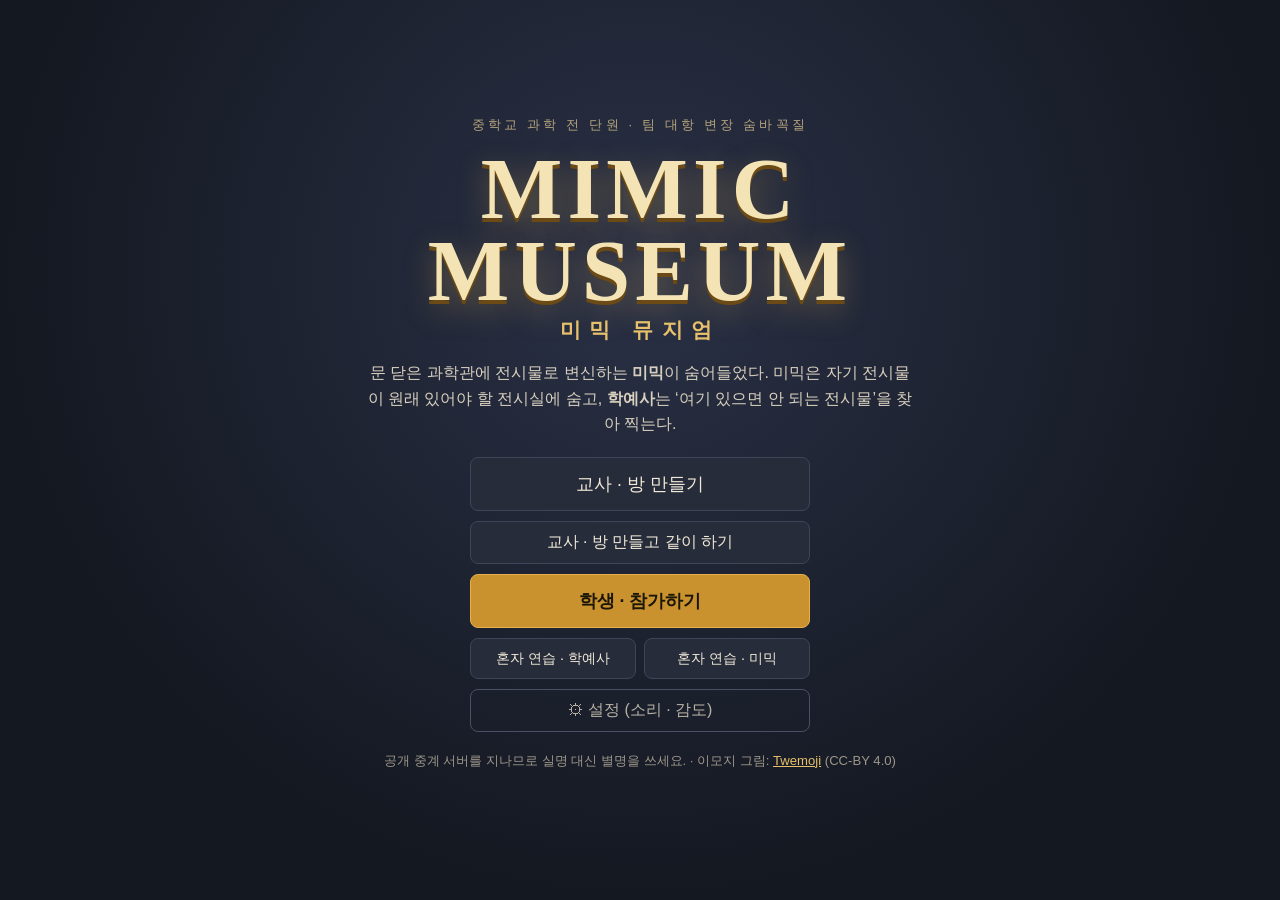
==== index.html @ bf6ed4a6 "미믹 뮤지엄: 과학관 변장 숨바꼭질 팀 대항 게임 첫 버전 - 1인칭 레이캐스팅 과학관, 라운드마다 새로 짓는 전시관(전시동·전시실·받침대) - 중1~3 과학 23개 단원 · 전시" ====
<!DOCTYPE html>
<html lang="ko">
<head>
<meta charset="utf-8">
<meta name="viewport" content="width=device-width, initial-scale=1, minimum-scale=1, maximum-scale=1, user-scalable=no, viewport-fit=cover">
<meta name="apple-mobile-web-app-capable" content="yes">
<meta name="format-detection" content="telephone=no">
<title>미믹 뮤지엄 — MIMIC MUSEUM</title>
<link rel="stylesheet" href="css/style.css?v=20261125">
</head>
<body>

<!-- 타이틀 -->
<section id="s-title" class="screen center">
  <div class="title-box">
    <div class="sub">중학교 과학 전 단원 · 팀 대항 변장 숨바꼭질</div>
    <h1 id="title-h1"><span>MIMIC</span><span>MUSEUM</span></h1>
    <div class="kor">미믹 뮤지엄</div>
    <p class="story">문 닫은 과학관에 전시물로 변신하는 <b>미믹</b>이 숨어들었다. 미믹은 자기 전시물이 원래 있어야 할 전시실에 숨고, <b>학예사</b>는 ‘여기 있으면 안 되는 전시물’을 찾아 찍는다.</p>
    <div class="btns">
      <button id="btn-resume" class="big primary" style="display:none">이전 게임 이어하기</button>
      <button id="btn-teacher" class="big">교사 · 방 만들기</button>
      <button id="btn-teacher-play">교사 · 방 만들고 같이 하기</button>
      <button id="btn-student" class="big primary">학생 · 참가하기</button>
      <div class="row2"><button id="btn-practice-seek">혼자 연습 · 학예사</button><button id="btn-practice-hide">혼자 연습 · 미믹</button></div>
      <button id="btn-options-title" class="ghost">⚙ 설정 (소리 · 감도)</button>
    </div>
    <p class="muted small">공개 중계 서버를 지나므로 실명 대신 별명을 쓰세요. · 이모지 그림: <a href="https://github.com/jdecked/twemoji" target="_blank" rel="noopener">Twemoji</a> (CC-BY 4.0)</p>
  </div>
</section>

<!-- 교사 대기실 -->
<section id="s-host-lobby" class="screen" style="display:none">
  <div class="panel wide">
    <div class="row between">
      <div><div class="label">방 코드</div><div id="lobby-code" class="code">----</div><div class="muted small" id="lobby-url"></div></div>
      <div class="right"><div class="label">접속 (최대 16명)</div><div id="lobby-count" class="code small-code">0명</div><div id="net-status" class="muted small"></div></div>
    </div>
    <div id="lobby-teams" class="teams"></div>
    <div class="row"><button id="btn-shuffle">팀 섞기</button><span class="muted small">학생 이름 옆에서 팀을 옮길 수 있습니다.</span></div>
    <h3>게임 설정</h3>
    <div class="settings">
      <label>팀 수 <select id="set-teams"><option value="2">2팀</option><option value="3">3팀</option><option value="4">4팀</option></select></label>
      <label>라운드 <select id="set-rounds"></select></label>
      <label>숨는 시간 <input id="set-hide" type="range" min="20" max="90" step="5"> <span id="set-hide-v"></span></label>
      <label>찾는 시간 <input id="set-seek" type="range" min="1.5" max="5" step="0.5"> <span id="set-seek-v"></span></label>
      <label>미믹 기척 소리 <select id="set-beep"><option value="20">20초마다</option><option value="30">30초마다</option><option value="45">45초마다</option><option value="0">끄기</option></select></label>
      <label>학예사 하트 <input id="set-hearts" type="range" min="2" max="8" step="1"> <span id="set-hearts-v"></span></label>
      <label>전시관 크기 <select id="set-size"><option value="auto">인원에 맞게</option><option value="small">작게</option><option value="medium">보통</option><option value="large">크게</option></select></label>
    </div>
    <h3>단원 <button id="units-all" class="mini">전체</button> <button id="units-none" class="mini ghost">모두 빼기</button></h3>
    <div id="units"></div>
    <p id="lobby-hint" class="muted small"></p>
    <div class="row"><button id="btn-start" class="primary big">시작</button></div>
  </div>
</section>

<!-- 학생 참가 -->
<section id="s-client-lobby" class="screen center" style="display:none">
  <div class="panel">
    <h2>참가</h2>
    <input id="inp-name" maxlength="8" placeholder="별명 (실명 말고)">
    <input id="inp-code" maxlength="4" inputmode="numeric" placeholder="방 코드 4자리">
    <button id="btn-join" class="primary big">입장</button>
    <button id="btn-join-cancel" class="ghost" style="display:none">취소 · 다시 입력</button>
    <p id="join-msg" class="muted"></p>
    <button id="btn-lobby-audio">🔊 소리 켜기 · 시험</button>
    <p id="lobby-audio-status" class="muted small" role="status">입장 전에 소리가 들리는지 확인해 주세요.</p>
  </div>
</section>

<!-- 게임 -->
<section id="s-game" class="screen" style="display:none">
  <canvas id="game-canvas"></canvas>
  <div id="touch-zone"></div>
  <div id="stick"><div id="stick-knob"></div></div>
  <div id="hud">
    <div id="hud-top"><span id="hud-role"></span><span id="hud-round"></span></div>
    <div id="hud-scores"></div>
    <div id="hud-room"></div>
  </div>
  <div id="hud-btns"><button id="btn-to-console" style="display:none">관제</button><button id="btn-map">🗺 지도</button><button id="btn-mute">🔊</button><button id="btn-options">⚙</button></div>
  <div id="hud-me"></div>
  <div id="aim-label" style="display:none"></div>
  <div id="toast"></div>
  <div id="feed"></div>
  <div id="lock-hint">화면을 클릭하면 마우스로 둘러봅니다 · WASD 이동 · 클릭/E 행동 · 우클릭/Q 보조 · M 지도 · Esc 해제</div>
  <button id="btn-sub" style="display:none"></button>
  <button id="btn-main" style="display:none"></button>
  <div id="offers" style="display:none">
    <div class="offer-box">
      <div class="label">변신할 전시물</div>
      <p id="offer-hint"></p>
      <div class="offer-row">
        <button id="offer-0" class="offer"><canvas width="96" height="96"></canvas><span class="nm"></span><span class="key">1</span></button>
        <button id="offer-1" class="offer"><canvas width="96" height="96"></canvas><span class="nm"></span><span class="key">2</span></button>
        <button id="offer-2" class="offer"><canvas width="96" height="96"></canvas><span class="nm"></span><span class="key">3</span></button>
      </div>
      <button id="offer-close" class="ghost">닫기 (지금 모습 유지)</button>
    </div>
  </div>
  <div id="round-result" style="display:none"></div>
</section>

<!-- 재접속 -->
<div id="reconnect" role="dialog" aria-modal="true" aria-labelledby="reconnect-title" style="display:none">
  <div class="panel">
    <h2 id="reconnect-title">다시 연결하는 중…</h2>
    <p role="status">같은 팀, 같은 자리로 돌아갑니다. 인터넷 연결과 선생님 화면을 확인해 주세요.</p>
    <p class="muted small">연결이 끊긴 동안에도 게임은 계속됩니다.</p>
    <div class="row"><button id="btn-reconnect" class="primary">다시 연결</button><button id="btn-reconnect-back" class="ghost">참가 화면으로</button></div>
  </div>
</div>

<!-- 설정 -->
<div id="options" style="display:none">
  <div class="panel opt-box">
    <h2>설정</h2>
    <p class="muted small">이 기기에 저장됩니다.</p>
    <p id="opt-audio-status" class="small" role="status"></p>
    <label class="opt">전체 음량 <input id="opt-vol" type="range" min="0" max="1" step="0.05"> <span id="opt-vol-v"></span></label>
    <label class="opt">마우스 감도 <input id="opt-mouse" type="range" min="0.2" max="3" step="0.1"> <span id="opt-mouse-v"></span></label>
    <label class="opt">터치 회전 감도 (폰 · 패드) <input id="opt-touch" type="range" min="0.2" max="3" step="0.1"> <span id="opt-touch-v"></span></label>
    <label class="opt check"><input id="opt-invert" type="checkbox"> 마우스 위아래 반전</label>
    <label class="opt check"><input id="opt-vib" type="checkbox"> 진동 (폰)</label>
    <label class="opt">화질 (끊기면 낮추기) <select id="opt-quality"><option value="auto">자동</option><option value="high">높음</option><option value="mid">보통</option><option value="low">낮음</option></select></label>
    <div class="row"><button id="opt-test">소리 켜기 · 시험</button><button id="opt-reset" class="ghost">기본값</button><button id="opt-close" class="primary">닫기</button></div>
  </div>
</div>

<!-- 교사 관제 -->
<section id="s-host-console" class="screen" style="display:none">
  <div id="console-top">
    <span>관제 · 방 <b id="console-code"></b> <span id="console-net" class="muted small"></span></span>
    <span class="cbtns">
      <button id="btn-to-game" style="display:none">내 게임 화면</button>
      <button id="btn-showhiders">미믹 위치 보기</button>
      <button id="btn-cut">이번 단계 끝내기</button>
      <button id="btn-skip" style="display:none">다음 라운드 바로</button>
      <button id="btn-host-end" class="danger">게임 종료</button>
    </span>
  </div>
  <canvas id="host-canvas"></canvas>
  <div id="console-side"><div id="console-scores"></div><div id="host-log"></div></div>
</section>

<!-- 결과 -->
<section id="s-end" class="screen" style="display:none">
  <div class="panel wide results">
    <h2 id="end-title"></h2>
    <div id="end-body"></div>
    <div class="row"><button id="btn-end-again" class="primary" style="display:none">다시 하기</button><button id="btn-end-back" class="big">처음으로</button></div>
  </div>
</section>

<script src="lib/mqtt.min.js"></script>
<script src="lib/peerjs.min.js"></script>
<script src="js/content.js?v=20261125"></script>
<script src="js/emoji-map.js?v=20261125"></script>
<script src="js/art.js?v=20261125"></script>
<script src="js/museum.js?v=20261125"></script>
<script src="js/net.js?v=20261125"></script>
<script src="js/sound.js?v=20261125"></script>
<script src="js/options.js?v=20261125"></script>
<script src="js/fps.js?v=20261125"></script>
<script src="js/rules.js?v=20261125"></script>
<script src="js/client.js?v=20261125"></script>
<script src="js/hostview.js?v=20261125"></script>
<script src="js/main.js?v=20261125"></script>
</body>
</html>
---- css/style.css ----
* { box-sizing: border-box; -webkit-tap-highlight-color: transparent; }
html, body { margin: 0; height: 100%; background: #141821; color: #ece6d8; font-family: "Apple SD Gothic Neo", "Noto Sans KR", "Malgun Gothic", sans-serif; overscroll-behavior: none; touch-action: manipulation; -webkit-text-size-adjust: 100%; text-size-adjust: 100%; }
button, .screen { -webkit-user-select: none; user-select: none; -webkit-touch-callout: none; }
#s-game, #s-game * { touch-action: none; }
body { overflow: hidden; }
a { color: #e6c06a; }
.screen { position: fixed; inset: 0; overflow: auto; }
.center { display: flex; align-items: center; justify-content: center; }
button { font: inherit; color: #f1ead9; background: #262c3a; border: 1px solid #3d4558; padding: 10px 16px; border-radius: 8px; cursor: pointer; }
button:hover { background: #2f3647; }
button.big { padding: 14px 22px; font-size: 1.1rem; }
button.primary { background: #c9922e; border-color: #e6b04f; color: #1b1608; font-weight: 700; }
button.primary:hover { background: #d9a23e; }
button.danger { background: #4a1c1c; border-color: #8a3030; }
button.ghost { background: transparent; border-color: #4a5063; color: #b8b2a4; }
button.mini { padding: 3px 10px; font-size: 0.8rem; border-radius: 5px; }
button.on { background: #3e5a3a; border-color: #6fbf6a; }
button:disabled { opacity: 0.5; cursor: default; }
input, select { font: inherit; background: #0f121a; color: #f1ead9; border: 1px solid #3d4558; padding: 10px 12px; border-radius: 6px; width: 100%; margin: 6px 0; }
.muted { color: #9d978a; } .small { font-size: 0.82rem; } .right { text-align: right; }
.label { font-size: 0.75rem; letter-spacing: 0.15em; color: #b6a57e; text-transform: uppercase; }
.row { display: flex; gap: 12px; align-items: center; flex-wrap: wrap; margin-top: 14px; }
.row.between { justify-content: space-between; }
.panel { background: #1b2030; border: 1px solid #333b50; border-radius: 12px; padding: 22px; width: min(92vw, 420px); margin: 20px auto; box-shadow: 0 10px 40px rgba(0,0,0,0.35); }
.panel.wide { width: min(96vw, 980px); }
.panel h3 { margin: 18px 0 8px; color: #e6c06a; }
.code { font-size: 3rem; font-weight: 800; letter-spacing: 0.2em; color: #e6c06a; font-family: ui-monospace, monospace; }
.code.small-code { font-size: 1.6rem; letter-spacing: 0; color: #eee; }
.teams { display: grid; grid-template-columns: repeat(auto-fill, minmax(210px, 1fr)); gap: 8px; margin: 16px 0 4px; }
.team { background: #151926; border: 1px solid #2e3548; border-top-width: 4px; border-radius: 8px; padding: 10px; }
.team-list { display: flex; flex-direction: column; gap: 4px; margin-top: 6px; align-items: flex-start; }
.team .mem { display: inline-flex; align-items: center; gap: 4px; background: #222838; border: 1px solid #343c50; border-radius: 5px; padding: 3px 4px 3px 8px; font-size: 14px; }
.team .mem .nm { white-space: nowrap; font-weight: 600; }
.team .mem select { width: auto; margin: 0; padding: 1px 2px; font-size: 16px; }
.team .mem .kick { background: #3a1416; color: #ffb0b0; border: 1px solid #6a2a2e; border-radius: 4px; font-size: 13px; padding: 2px 6px; }
.settings { display: grid; grid-template-columns: repeat(auto-fill, minmax(270px, 1fr)); gap: 10px 20px; }
.settings label { font-size: 0.92rem; display: flex; align-items: center; gap: 8px; white-space: nowrap; min-width: 0; }
.settings input[type=range] { flex: 1; margin: 0; padding: 0; }
.settings select { width: auto; margin: 0; flex: 1; min-width: 0; }
#units { display: grid; grid-template-columns: repeat(auto-fill, minmax(290px, 1fr)); gap: 10px; }
.ugrp { background: #151926; border: 1px solid #2e3548; border-radius: 8px; padding: 8px 10px; }
.ugrp-h { margin-bottom: 4px; display: flex; gap: 6px; align-items: center; }
.ugrp-h b { margin-right: auto; color: #e6c06a; }
label.unit { display: flex; align-items: center; gap: 8px; padding: 4px 2px; font-size: 0.92rem; cursor: pointer; }
label.unit input { width: 20px; height: 20px; margin: 0; flex: none; }
label.unit .small { margin-left: auto; }

/* 타이틀 */
#s-title { background: radial-gradient(ellipse at 50% 30%, #2a3146 0%, #141821 70%); }
.title-box { text-align: center; padding: 24px; max-width: 600px; }
.title-box .sub { color: #b6a57e; letter-spacing: 0.25em; font-size: 0.8rem; }
#title-h1 { font-family: Georgia, "Times New Roman", serif; font-size: clamp(2.8rem, 11vw, 5.4rem); line-height: 0.95; margin: 14px 0 4px; color: #f3e3b5; text-shadow: 0 4px 0 #6b4a16, 0 10px 30px rgba(230,180,80,0.35); letter-spacing: 0.06em; display: flex; flex-direction: column; }
.title-box .kor { font-size: 1.3rem; font-weight: 800; color: #e6c06a; letter-spacing: 0.4em; margin-bottom: 10px; }
.title-box .story { color: #d8d0bf; line-height: 1.6; }
.btns { display: flex; flex-direction: column; gap: 10px; margin: 20px auto; width: min(100%, 340px); }
.btns .row2 { display: flex; gap: 8px; } .btns .row2 button { flex: 1; font-size: 0.9rem; padding: 10px 8px; }

/* 게임 */
#game-canvas { position: absolute; inset: 0; width: 100%; height: 100%; display: block; }
#touch-zone { position: absolute; inset: 0; touch-action: none; }
#stick { position: absolute; display: none; width: 120px; height: 120px; border-radius: 50%; border: 2px solid rgba(255,255,255,0.35); pointer-events: none; }
#stick-knob { position: absolute; left: 35px; top: 35px; width: 50px; height: 50px; border-radius: 50%; background: rgba(255,255,255,0.45); }
#hud { position: absolute; left: 0; top: 0; padding: max(8px, env(safe-area-inset-top)) 12px 0; pointer-events: none; display: flex; flex-direction: column; gap: 5px; max-width: calc(100% - 230px); }
#hud-top { display: flex; align-items: center; gap: 10px; flex-wrap: wrap; text-shadow: 0 1px 3px #000; }
#hud-round { font-weight: 700; font-size: 1rem; background: rgba(10,12,18,0.55); padding: 3px 10px; border-radius: 6px; }
.badge { display: inline-block; padding: 4px 10px; border-radius: 6px; font-weight: 800; color: #fff; }
.badge.hide { background: #2f8a55; }
#hud-scores { display: flex; gap: 6px; flex-wrap: wrap; }
.chip { display: inline-block; background: rgba(10,12,18,0.6); border: 2px solid #555; border-radius: 6px; padding: 2px 8px; font-size: 0.88rem; color: #fff; }
.chip.mine { box-shadow: 0 0 0 2px rgba(255,255,255,0.6); }
#hud-room { font-size: 0.95rem; color: #fff; text-shadow: 0 1px 3px #000, 0 0 6px #000; }
#hud-btns { position: absolute; top: max(8px, env(safe-area-inset-top)); right: max(10px, env(safe-area-inset-right)); display: flex; gap: 6px; z-index: 5; }
#hud-btns button { padding: 6px 10px; background: rgba(15,18,26,0.7); font-size: 0.95rem; }
#hud-me { position: absolute; left: max(12px, env(safe-area-inset-left)); bottom: max(14px, env(safe-area-inset-bottom)); display: flex; gap: 10px; align-items: center; background: rgba(12,14,20,0.72); border: 1px solid rgba(255,255,255,0.15); border-radius: 10px; padding: 8px 12px; pointer-events: none; max-width: 300px; }
#hud-me canvas { width: 44px; height: 44px; background: #e9e4da; border-radius: 6px; }
.hearts { color: #ff5a5a; font-size: 1.25rem; letter-spacing: 2px; } .hearts .lost { color: #555; }
body:not(.pc) #hud-me { bottom: auto; top: 130px; left: 10px; padding: 6px 10px; }
#aim-label { position: absolute; left: 50%; top: calc(50% + 26px); transform: translateX(-50%); background: rgba(250,246,236,0.94); color: #1d1a12; border: 2px solid #b8975a; border-radius: 8px; padding: 6px 14px; text-align: center; pointer-events: none; max-width: 80%; box-shadow: 0 3px 12px rgba(0,0,0,0.4); }
#aim-label b { display: block; font-size: 1.08rem; }
#aim-label span { display: block; font-size: 0.78rem; color: #5c5240; }
#toast { position: absolute; left: 50%; top: 24%; transform: translateX(-50%); width: min(90%, 760px); text-align: center; color: #fff; font-size: 1.05rem; text-shadow: 0 0 8px #000, 0 0 2px #000; pointer-events: none; transition: opacity 0.3s; }
#toast.big { font-size: 1.2rem; font-weight: 700; background: rgba(12,14,20,0.7); border-radius: 10px; padding: 10px 14px; }
#feed { position: absolute; right: max(10px, env(safe-area-inset-right)); top: 56px; width: min(360px, 46vw); font-size: 0.85rem; pointer-events: none; display: flex; flex-direction: column; gap: 4px; align-items: flex-end; }
#feed > div { background: rgba(12,14,20,0.66); padding: 4px 8px; border-radius: 6px; }
#feed .it, #host-log .it { color: #ffe39a; } .bad { color: #ff8a7a; } .good { color: #8be39a; }
#lock-hint { position: absolute; left: 50%; bottom: 14px; transform: translateX(-50%); padding: 6px 12px; border-radius: 6px; background: rgba(0,0,0,0.6); color: #e0dacb; font-size: 0.85rem; pointer-events: none; white-space: nowrap; display: none; }
#btn-main, #btn-sub { position: absolute; touch-action: none; user-select: none; color: #fff; font-weight: 800; border-radius: 50%; opacity: 0.45; }
#btn-main { right: max(18px, env(safe-area-inset-right)); bottom: max(26px, env(safe-area-inset-bottom)); width: 116px; height: 116px; background: rgba(40,44,56,0.6); border: 3px solid rgba(255,255,255,0.25); font-size: 1rem; }
#btn-sub { right: max(140px, calc(env(safe-area-inset-right) + 140px)); bottom: max(30px, env(safe-area-inset-bottom)); width: 84px; height: 84px; background: rgba(30,34,44,0.65); border: 2px solid rgba(255,255,255,0.2); font-size: 0.85rem; }
#btn-main.on { opacity: 1; background: rgba(201,146,46,0.92); border-color: #ffd27e; color: #1b1608; box-shadow: 0 0 24px rgba(255,200,90,0.45); }
#btn-sub.on { opacity: 1; background: rgba(60,90,140,0.9); border-color: #9cc4ff; }
body.pc #stick { display: none; }
body.pc #btn-main, body.pc #btn-sub { left: 50%; right: auto; width: auto; height: auto; padding: 8px 16px; border-radius: 8px; font-size: 0.95rem; pointer-events: none; }
body.pc #btn-main { bottom: 14px; left: calc(50% - 8px); transform: translateX(-100%); }
body.pc #btn-sub { bottom: 14px; left: calc(50% + 8px); transform: none; font-size: 0.85rem; }
body.pc #lock-hint { bottom: 62px; }
body.pc #btn-main:not(.on), body.pc #btn-sub:not(.on) { opacity: 0.6; }
#offers { position: absolute; inset: 0; display: flex; align-items: center; justify-content: center; background: rgba(5,7,12,0.72); padding: 12px; z-index: 6; }
.offer-box { background: #1b2030; border: 2px solid #b8975a; border-radius: 14px; padding: 16px; width: min(100%, 620px); text-align: center; }
#offer-hint { margin: 8px 0 12px; color: #e0d8c6; }
.offer-row { display: flex; gap: 10px; justify-content: center; }
.offer { flex: 1; max-width: 190px; display: flex; flex-direction: column; align-items: center; gap: 6px; padding: 10px 8px; background: #262c3a; position: relative; }
.offer canvas { width: 96px; height: 96px; background: #e9e4da; border-radius: 8px; }
.offer .nm { font-weight: 700; font-size: 0.95rem; line-height: 1.3; }
.offer .key { position: absolute; top: 6px; left: 8px; font-size: 0.75rem; color: #9d978a; }
.offer.on { border-color: #6fbf6a; background: #24402c; }
body:not(.pc) .offer .key { display: none; }
#offer-close { margin-top: 12px; }
#round-result { position: absolute; inset: 0; display: flex; align-items: center; justify-content: center; background: rgba(5,7,12,0.75); padding: 10px; z-index: 7; overflow: auto; }
#round-result .panel { max-height: 92vh; overflow: auto; margin: 0; }
#round-result table, .results table { width: 100%; border-collapse: collapse; font-size: 0.9rem; margin: 8px 0 14px; }
#round-result th, #round-result td, .results th, .results td { border-bottom: 1px solid #333b50; padding: 7px 6px; text-align: left; vertical-align: top; }
#round-result th, .results th { color: #b6a57e; font-weight: 600; }
.chips { display: flex; gap: 6px; flex-wrap: wrap; margin: 6px 0; }

/* 재접속·설정 */
#reconnect { position: fixed; inset: 0; z-index: 60; display: flex; align-items: center; justify-content: center; background: rgba(0,0,0,0.86); padding: 12px; }
#reconnect .panel { margin: 0; }
#reconnect h2 { color: #ffd27e; }
#options { position: fixed; inset: 0; z-index: 50; display: flex; align-items: center; justify-content: center; background: rgba(0,0,0,0.75); padding: 12px; }
.opt-box { width: min(94vw, 480px); max-height: 92vh; overflow: auto; margin: 0; }
label.opt { display: grid; grid-template-columns: 1fr 64px; align-items: center; gap: 4px 10px; margin: 14px 0; font-size: 0.95rem; }
label.opt input[type=range] { grid-column: 1 / 2; width: 100%; margin: 0; padding: 0; height: 28px; }
label.opt span { grid-column: 2; grid-row: 2; text-align: right; color: #ffd27e; font-family: ui-monospace, monospace; }
label.opt.check { display: flex; gap: 10px; } label.opt.check input { width: 22px; height: 22px; margin: 0; }

/* 관제 */
#s-host-console { background: #0b0d12; }
#console-top { position: absolute; top: 0; left: 0; right: 0; min-height: 48px; display: flex; align-items: center; justify-content: space-between; gap: 8px; padding: 4px 12px; background: #151926; border-bottom: 1px solid #2e3548; flex-wrap: wrap; }
.cbtns { display: flex; gap: 6px; flex-wrap: wrap; } .cbtns button { padding: 6px 12px; }
#host-canvas { position: absolute; top: 52px; left: 0; width: calc(100% - 320px); height: calc(100% - 52px); display: block; }
#console-side { position: absolute; top: 52px; right: 0; width: 320px; bottom: 0; display: flex; flex-direction: column; background: #121620; border-left: 1px solid #2e3548; }
#console-scores { padding: 10px; display: flex; flex-direction: column; gap: 6px; border-bottom: 1px solid #2e3548; }
.cs-round { font-size: 1.05rem; } .cs-round b { font-size: 1.4rem; color: #ffd27e; font-family: ui-monospace, monospace; }
.cs-team { display: flex; align-items: center; gap: 8px; border-left: 6px solid; padding: 4px 10px; background: #1b2030; border-radius: 4px; font-size: 1.05rem; }
.cs-team span { margin-left: auto; font-weight: 800; font-size: 1.3rem; }
#host-log { flex: 1; overflow: auto; padding: 10px; font-size: 0.86rem; line-height: 1.55; }
#host-log .sec { color: #e6c06a; }
@media (max-width: 820px) { #host-canvas { width: 100%; height: 55%; } #console-side { top: auto; height: calc(45% - 52px); width: 100%; border-left: 0; border-top: 1px solid #2e3548; } }

/* 결과 */
.results h2 { color: #e6c06a; }
.results .big { font-size: 1.2rem; }
.results h4 { margin: 14px 0 4px; color: #ffd9a0; }
.rank { display: flex; flex-direction: column; gap: 8px; margin: 10px 0 16px; }
.rank-row { display: flex; align-items: center; gap: 10px; font-size: 1.1rem; }
.rank-row .rk { width: 36px; color: #b6a57e; } .rank-row .bar { flex: 1; height: 16px; background: #262c3a; border-radius: 8px; overflow: hidden; } .rank-row .bar div { height: 100%; border-radius: 8px; } .rank-row .pt { width: 80px; text-align: right; font-weight: 800; }

input, select, textarea { font-size: 16px !important; }
input[type=range], input[type=checkbox] { accent-color: #c9922e; }
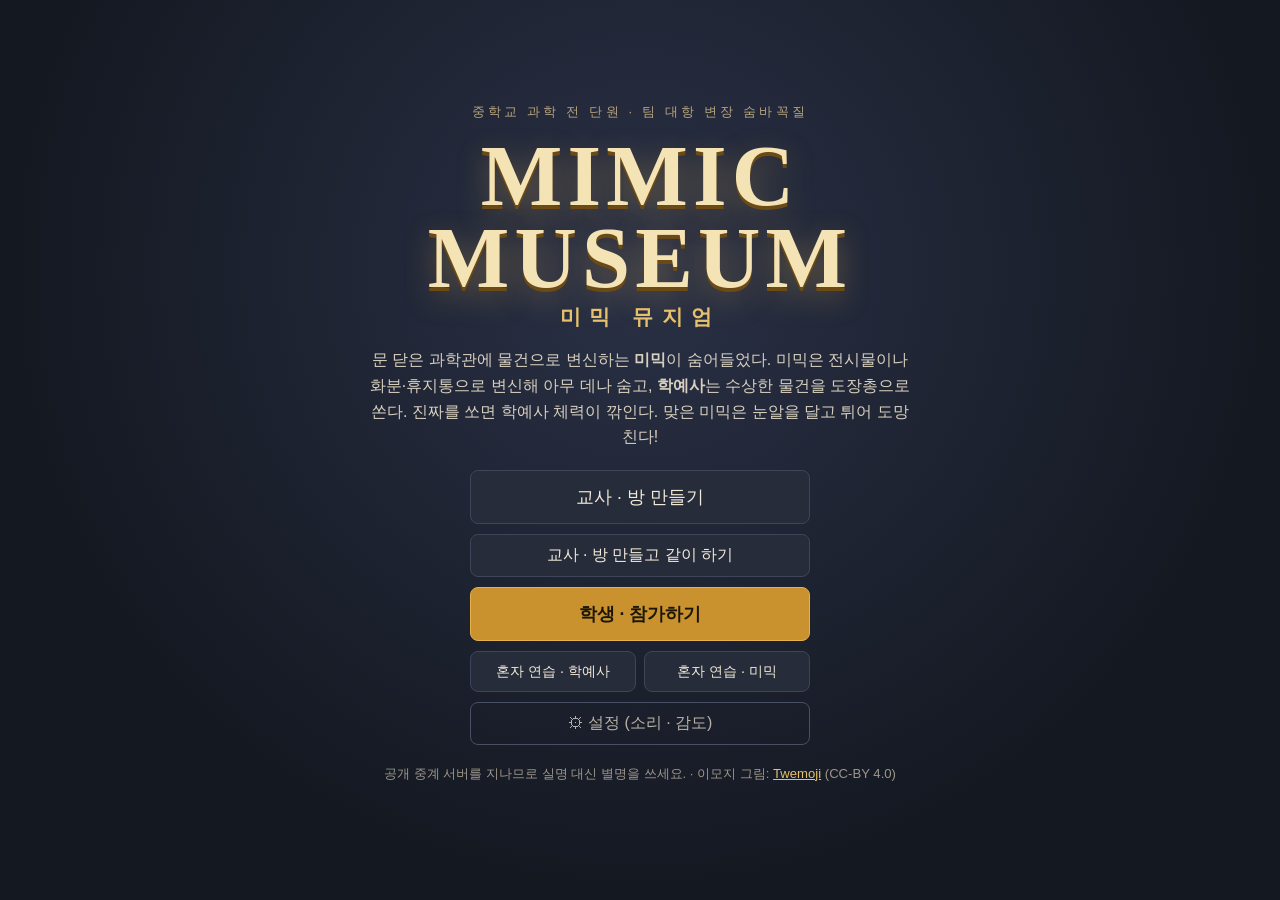
==== commit 28d3eda5: "놀이 방식 갈아엎기: 진짜 프롭 헌트로 (도장총 연사·체력, 아무 데나 숨기, 맞고 도망치기) v1은 받침대에 오르면 진짜와 완전히 같아져서 숨는 쪽은 할 일이 없고, 찾는 쪽은 " ====
--- a/index.html
+++ b/index.html
@@ -6,7 +6,7 @@
 <meta name="apple-mobile-web-app-capable" content="yes">
 <meta name="format-detection" content="telephone=no">
 <title>미믹 뮤지엄 — MIMIC MUSEUM</title>
-<link rel="stylesheet" href="css/style.css?v=20261125">
+<link rel="stylesheet" href="css/style.css?v=20261126">
 </head>
 <body>
 
@@ -16,7 +16,7 @@
     <div class="sub">중학교 과학 전 단원 · 팀 대항 변장 숨바꼭질</div>
     <h1 id="title-h1"><span>MIMIC</span><span>MUSEUM</span></h1>
     <div class="kor">미믹 뮤지엄</div>
-    <p class="story">문 닫은 과학관에 전시물로 변신하는 <b>미믹</b>이 숨어들었다. 미믹은 자기 전시물이 원래 있어야 할 전시실에 숨고, <b>학예사</b>는 ‘여기 있으면 안 되는 전시물’을 찾아 찍는다.</p>
+    <p class="story">문 닫은 과학관에 물건으로 변신하는 <b>미믹</b>이 숨어들었다. 미믹은 전시물이나 화분·휴지통으로 변신해 아무 데나 숨고, <b>학예사</b>는 수상한 물건을 도장총으로 쏜다. 진짜를 쏘면 학예사 체력이 깎인다. 맞은 미믹은 눈알을 달고 튀어 도망친다!</p>
     <div class="btns">
       <button id="btn-resume" class="big primary" style="display:none">이전 게임 이어하기</button>
       <button id="btn-teacher" class="big">교사 · 방 만들기</button>
@@ -44,8 +44,7 @@
       <label>라운드 <select id="set-rounds"></select></label>
       <label>숨는 시간 <input id="set-hide" type="range" min="20" max="90" step="5"> <span id="set-hide-v"></span></label>
       <label>찾는 시간 <input id="set-seek" type="range" min="1.5" max="5" step="0.5"> <span id="set-seek-v"></span></label>
-      <label>미믹 기척 소리 <select id="set-beep"><option value="20">20초마다</option><option value="30">30초마다</option><option value="45">45초마다</option><option value="0">끄기</option></select></label>
-      <label>학예사 하트 <input id="set-hearts" type="range" min="2" max="8" step="1"> <span id="set-hearts-v"></span></label>
+      <label>미믹이 저절로 내는 소리 <select id="set-beep"><option value="20">20초쯤마다</option><option value="30">30초쯤마다</option><option value="45">45초쯤마다</option><option value="0">끄기</option></select></label>
       <label>전시관 크기 <select id="set-size"><option value="auto">인원에 맞게</option><option value="small">작게</option><option value="medium">보통</option><option value="large">크게</option></select></label>
     </div>
     <h3>단원 <button id="units-all" class="mini">전체</button> <button id="units-none" class="mini ghost">모두 빼기</button></h3>
@@ -84,17 +83,18 @@
   <div id="aim-label" style="display:none"></div>
   <div id="toast"></div>
   <div id="feed"></div>
-  <div id="lock-hint">화면을 클릭하면 마우스로 둘러봅니다 · WASD 이동 · 클릭/E 행동 · 우클릭/Q 보조 · M 지도 · Esc 해제</div>
+  <div id="lock-hint"></div>
   <button id="btn-sub" style="display:none"></button>
+  <button id="btn-dash" style="display:none"></button>
   <button id="btn-main" style="display:none"></button>
   <div id="offers" style="display:none">
     <div class="offer-box">
-      <div class="label">변신할 전시물</div>
+      <div class="label">무엇으로 변신할까?</div>
       <p id="offer-hint"></p>
       <div class="offer-row">
-        <button id="offer-0" class="offer"><canvas width="96" height="96"></canvas><span class="nm"></span><span class="key">1</span></button>
-        <button id="offer-1" class="offer"><canvas width="96" height="96"></canvas><span class="nm"></span><span class="key">2</span></button>
-        <button id="offer-2" class="offer"><canvas width="96" height="96"></canvas><span class="nm"></span><span class="key">3</span></button>
+        <button id="offer-0" class="offer"><canvas width="96" height="96"></canvas><span class="nm"></span><span class="tag"></span><span class="key">1</span></button>
+        <button id="offer-1" class="offer"><canvas width="96" height="96"></canvas><span class="nm"></span><span class="tag"></span><span class="key">2</span></button>
+        <button id="offer-2" class="offer"><canvas width="96" height="96"></canvas><span class="nm"></span><span class="tag"></span><span class="key">3</span></button>
       </div>
       <button id="offer-close" class="ghost">닫기 (지금 모습 유지)</button>
     </div>
@@ -155,17 +155,17 @@
 
 <script src="lib/mqtt.min.js"></script>
 <script src="lib/peerjs.min.js"></script>
-<script src="js/content.js?v=20261125"></script>
-<script src="js/emoji-map.js?v=20261125"></script>
-<script src="js/art.js?v=20261125"></script>
-<script src="js/museum.js?v=20261125"></script>
-<script src="js/net.js?v=20261125"></script>
-<script src="js/sound.js?v=20261125"></script>
-<script src="js/options.js?v=20261125"></script>
-<script src="js/fps.js?v=20261125"></script>
-<script src="js/rules.js?v=20261125"></script>
-<script src="js/client.js?v=20261125"></script>
-<script src="js/hostview.js?v=20261125"></script>
-<script src="js/main.js?v=20261125"></script>
+<script src="js/content.js?v=20261126"></script>
+<script src="js/emoji-map.js?v=20261126"></script>
+<script src="js/art.js?v=20261126"></script>
+<script src="js/museum.js?v=20261126"></script>
+<script src="js/net.js?v=20261126"></script>
+<script src="js/sound.js?v=20261126"></script>
+<script src="js/options.js?v=20261126"></script>
+<script src="js/fps.js?v=20261126"></script>
+<script src="js/rules.js?v=20261126"></script>
+<script src="js/client.js?v=20261126"></script>
+<script src="js/hostview.js?v=20261126"></script>
+<script src="js/main.js?v=20261126"></script>
 </body>
 </html>
--- a/css/style.css
+++ b/css/style.css
@@ -73,7 +73,10 @@
 #hud-btns button { padding: 6px 10px; background: rgba(15,18,26,0.7); font-size: 0.95rem; }
 #hud-me { position: absolute; left: max(12px, env(safe-area-inset-left)); bottom: max(14px, env(safe-area-inset-bottom)); display: flex; gap: 10px; align-items: center; background: rgba(12,14,20,0.72); border: 1px solid rgba(255,255,255,0.15); border-radius: 10px; padding: 8px 12px; pointer-events: none; max-width: 300px; }
 #hud-me canvas { width: 44px; height: 44px; background: #e9e4da; border-radius: 6px; }
-.hearts { color: #ff5a5a; font-size: 1.25rem; letter-spacing: 2px; } .hearts .lost { color: #555; }
+.hpbar { position: relative; width: 150px; height: 14px; margin: 3px 0; background: rgba(255,255,255,0.12); border-radius: 7px; overflow: hidden; }
+.hpbar i { position: absolute; left: 0; top: 0; bottom: 0; border-radius: 7px; transition: width 0.15s; }
+.hpbar span { position: absolute; right: 6px; top: -1px; font-size: 0.72rem; font-weight: 800; color: #fff; text-shadow: 0 0 3px #000; }
+#hud-round.closing { color: #ffb26b; font-weight: 800; }
 body:not(.pc) #hud-me { bottom: auto; top: 130px; left: 10px; padding: 6px 10px; }
 #aim-label { position: absolute; left: 50%; top: calc(50% + 26px); transform: translateX(-50%); background: rgba(250,246,236,0.94); color: #1d1a12; border: 2px solid #b8975a; border-radius: 8px; padding: 6px 14px; text-align: center; pointer-events: none; max-width: 80%; box-shadow: 0 3px 12px rgba(0,0,0,0.4); }
 #aim-label b { display: block; font-size: 1.08rem; }
@@ -84,17 +87,21 @@
 #feed > div { background: rgba(12,14,20,0.66); padding: 4px 8px; border-radius: 6px; }
 #feed .it, #host-log .it { color: #ffe39a; } .bad { color: #ff8a7a; } .good { color: #8be39a; }
 #lock-hint { position: absolute; left: 50%; bottom: 14px; transform: translateX(-50%); padding: 6px 12px; border-radius: 6px; background: rgba(0,0,0,0.6); color: #e0dacb; font-size: 0.85rem; pointer-events: none; white-space: nowrap; display: none; }
-#btn-main, #btn-sub { position: absolute; touch-action: none; user-select: none; color: #fff; font-weight: 800; border-radius: 50%; opacity: 0.45; }
+#btn-main, #btn-sub, #btn-dash { position: absolute; touch-action: none; user-select: none; color: #fff; font-weight: 800; border-radius: 50%; opacity: 0.45; }
+#btn-dash { right: max(36px, calc(env(safe-area-inset-right) + 36px)); bottom: max(158px, calc(env(safe-area-inset-bottom) + 158px)); width: 80px; height: 80px; background: rgba(30,34,44,0.65); border: 2px solid rgba(255,255,255,0.2); font-size: 0.85rem; }
+#btn-dash.on { opacity: 1; background: rgba(46,150,90,0.92); border-color: #9cffbf; }
+#btn-main.fire.on { background: rgba(200,40,40,0.92); border-color: #ff9a8a; color: #fff; box-shadow: 0 0 24px rgba(255,80,60,0.45); }
 #btn-main { right: max(18px, env(safe-area-inset-right)); bottom: max(26px, env(safe-area-inset-bottom)); width: 116px; height: 116px; background: rgba(40,44,56,0.6); border: 3px solid rgba(255,255,255,0.25); font-size: 1rem; }
 #btn-sub { right: max(140px, calc(env(safe-area-inset-right) + 140px)); bottom: max(30px, env(safe-area-inset-bottom)); width: 84px; height: 84px; background: rgba(30,34,44,0.65); border: 2px solid rgba(255,255,255,0.2); font-size: 0.85rem; }
 #btn-main.on { opacity: 1; background: rgba(201,146,46,0.92); border-color: #ffd27e; color: #1b1608; box-shadow: 0 0 24px rgba(255,200,90,0.45); }
 #btn-sub.on { opacity: 1; background: rgba(60,90,140,0.9); border-color: #9cc4ff; }
 body.pc #stick { display: none; }
-body.pc #btn-main, body.pc #btn-sub { left: 50%; right: auto; width: auto; height: auto; padding: 8px 16px; border-radius: 8px; font-size: 0.95rem; pointer-events: none; }
+body.pc #btn-main, body.pc #btn-sub, body.pc #btn-dash { left: 50%; right: auto; width: auto; height: auto; padding: 8px 16px; border-radius: 8px; font-size: 0.95rem; pointer-events: none; }
+body.pc #btn-dash { left: auto; right: 16px; bottom: 14px; font-size: 0.85rem; }
 body.pc #btn-main { bottom: 14px; left: calc(50% - 8px); transform: translateX(-100%); }
 body.pc #btn-sub { bottom: 14px; left: calc(50% + 8px); transform: none; font-size: 0.85rem; }
 body.pc #lock-hint { bottom: 62px; }
-body.pc #btn-main:not(.on), body.pc #btn-sub:not(.on) { opacity: 0.6; }
+body.pc #btn-main:not(.on), body.pc #btn-sub:not(.on), body.pc #btn-dash:not(.on) { opacity: 0.6; }
 #offers { position: absolute; inset: 0; display: flex; align-items: center; justify-content: center; background: rgba(5,7,12,0.72); padding: 12px; z-index: 6; }
 .offer-box { background: #1b2030; border: 2px solid #b8975a; border-radius: 14px; padding: 16px; width: min(100%, 620px); text-align: center; }
 #offer-hint { margin: 8px 0 12px; color: #e0d8c6; }
@@ -103,6 +110,9 @@
 .offer canvas { width: 96px; height: 96px; background: #e9e4da; border-radius: 8px; }
 .offer .nm { font-weight: 700; font-size: 0.95rem; line-height: 1.3; }
 .offer .key { position: absolute; top: 6px; left: 8px; font-size: 0.75rem; color: #9d978a; }
+.offer .tag { font-size: 0.72rem; color: #c9c1ae; line-height: 1.25; }
+.offer.junk canvas { background: #d7dde3; }
+.offer.junk .tag { color: #9fb4c8; }
 .offer.on { border-color: #6fbf6a; background: #24402c; }
 body:not(.pc) .offer .key { display: none; }
 #offer-close { margin-top: 12px; }
